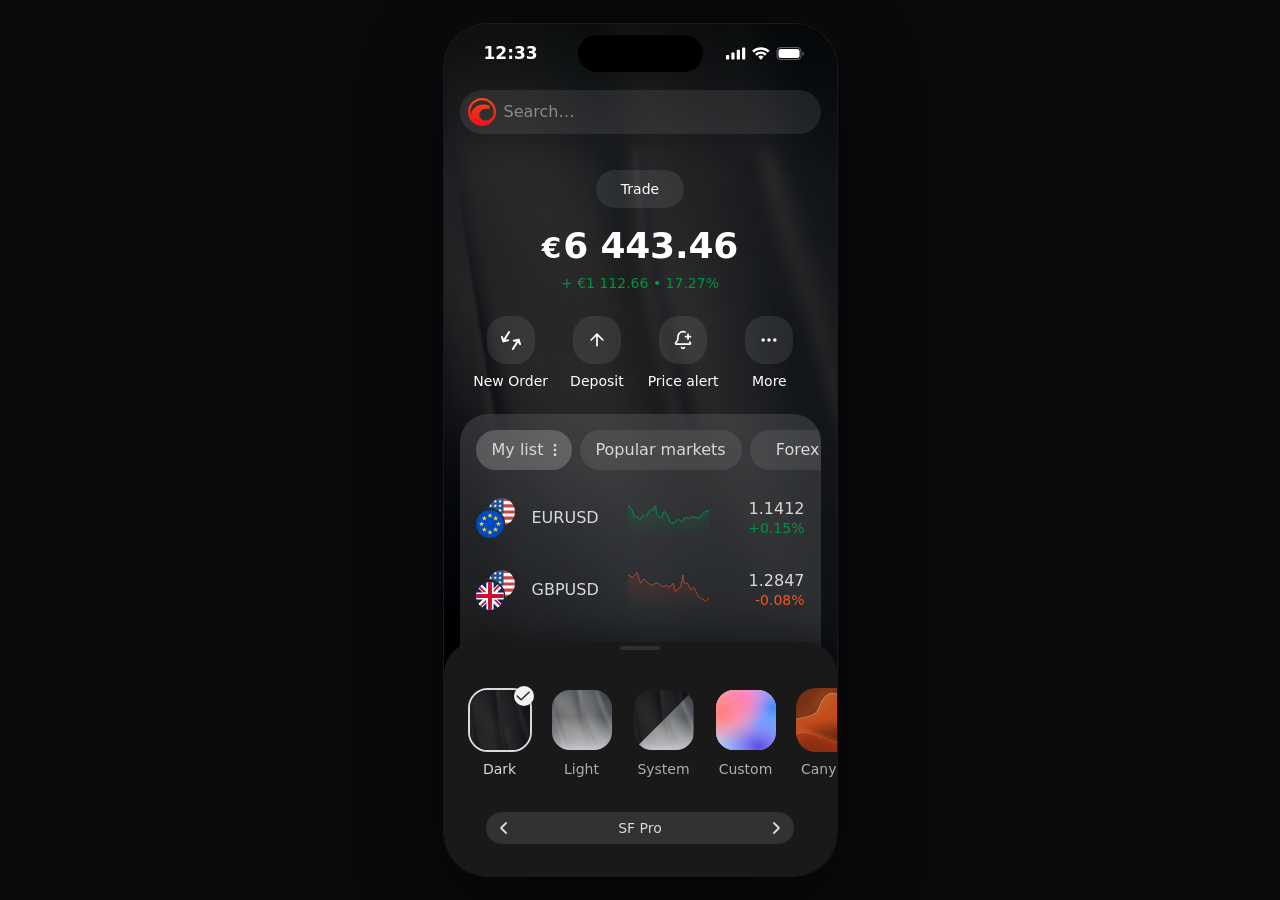
==== themes/index.html @ 0ea712dc "themes: ?debug overlay for viewport diagnostics Co-Authored-By: Claude Sonnet 5.5 <noreply@anthropic" ====
<!doctype html><html><head><meta charset=utf8><meta name=viewport content="width=device-width,initial-scale=1,minimum-scale=1,viewport-fit=cover"><meta name="apple-mobile-web-app-capable" content="yes"><meta name="mobile-web-app-capable" content="yes"><meta name="apple-mobile-web-app-status-bar-style" content="black-translucent"><meta name="apple-mobile-web-app-title" content="Color Lab"><style>:root{color-scheme:light;box-sizing:border-box;padding-top:env(safe-area-inset-top,0px);padding-bottom:env(safe-area-inset-bottom,0px)}html{scroll-padding-top:env(safe-area-inset-top,0px)}body{margin:0;padding:0;font:14px -apple-system,BlinkMacSystemFont,sans-serif;background:#fff;color:#000}img{max-width:100%}[hidden]:not([hidden=until-found i]){display:none!important}</style></head><body>
<title>Home Color Lab Themes</title>
<meta name="claude:viewport-fit-sides" content="cover">
<link rel="preconnect" href="https://fonts.googleapis.com"><link rel="preconnect" href="https://fonts.gstatic.com" crossorigin>
<link rel="stylesheet" href="https://fonts.googleapis.com/css2?family=Figtree:wght@400;500;600&family=Inter:wght@400;500;600&family=PT+Sans:wght@400;700&family=Roboto+Flex:wght@400;500;600&display=swap">
<style>/*! tailwindcss v4.1.11 | MIT License | https://tailwindcss.com */
@layer properties{@supports (((-webkit-hyphens:none)) and (not (margin-trim:inline))) or ((-moz-orient:inline) and (not (color:rgb(from red r g b)))){*,:before,:after,::backdrop{--tw-leading:initial;--tw-font-weight:initial;--tw-tracking:initial;--tw-blur:initial;--tw-brightness:initial;--tw-contrast:initial;--tw-grayscale:initial;--tw-hue-rotate:initial;--tw-invert:initial;--tw-opacity:initial;--tw-saturate:initial;--tw-sepia:initial;--tw-drop-shadow:initial;--tw-drop-shadow-color:initial;--tw-drop-shadow-alpha:100%;--tw-drop-shadow-size:initial;--tw-backdrop-blur:initial;--tw-backdrop-brightness:initial;--tw-backdrop-contrast:initial;--tw-backdrop-grayscale:initial;--tw-backdrop-hue-rotate:initial;--tw-backdrop-invert:initial;--tw-backdrop-opacity:initial;--tw-backdrop-saturate:initial;--tw-backdrop-sepia:initial}}}@layer theme{:root,:host{--font-sans:ui-sans-serif,system-ui,sans-serif,"Apple Color Emoji","Segoe UI Emoji","Segoe UI Symbol","Noto Color Emoji";--font-mono:ui-monospace,SFMono-Regular,Menlo,Monaco,Consolas,"Liberation Mono","Courier New",monospace;--color-black:#000;--spacing:.25rem;--font-weight-normal:400;--default-font-family:var(--font-sans);--default-mono-font-family:var(--font-mono)}}@layer base{*,:after,:before,::backdrop{box-sizing:border-box;border:0 solid;margin:0;padding:0}::file-selector-button{box-sizing:border-box;border:0 solid;margin:0;padding:0}html,:host{-webkit-text-size-adjust:100%;tab-size:4;line-height:1.5;font-family:var(--default-font-family,ui-sans-serif,system-ui,sans-serif,"Apple Color Emoji","Segoe UI Emoji","Segoe UI Symbol","Noto Color Emoji");font-feature-settings:var(--default-font-feature-settings,normal);font-variation-settings:var(--default-font-variation-settings,normal);-webkit-tap-highlight-color:transparent}hr{height:0;color:inherit;border-top-width:1px}abbr:where([title]){-webkit-text-decoration:underline dotted;text-decoration:underline dotted}h1,h2,h3,h4,h5,h6{font-size:inherit;font-weight:inherit}a{color:inherit;-webkit-text-decoration:inherit;-webkit-text-decoration:inherit;-webkit-text-decoration:inherit;text-decoration:inherit}b,strong{font-weight:bolder}code,kbd,samp,pre{font-family:var(--default-mono-font-family,ui-monospace,SFMono-Regular,Menlo,Monaco,Consolas,"Liberation Mono","Courier New",monospace);font-feature-settings:var(--default-mono-font-feature-settings,normal);font-variation-settings:var(--default-mono-font-variation-settings,normal);font-size:1em}small{font-size:80%}sub,sup{vertical-align:baseline;font-size:75%;line-height:0;position:relative}sub{bottom:-.25em}sup{top:-.5em}table{text-indent:0;border-color:inherit;border-collapse:collapse}:-moz-focusring{outline:auto}progress{vertical-align:baseline}summary{display:list-item}ol,ul,menu{list-style:none}img,svg,video,canvas,audio,iframe,embed,object{vertical-align:middle;display:block}img,video{max-width:100%;height:auto}button,input,select,optgroup,textarea{font:inherit;font-feature-settings:inherit;font-variation-settings:inherit;letter-spacing:inherit;color:inherit;opacity:1;background-color:#0000;border-radius:0}::file-selector-button{font:inherit;font-feature-settings:inherit;font-variation-settings:inherit;letter-spacing:inherit;color:inherit;opacity:1;background-color:#0000;border-radius:0}:where(select:is([multiple],[size])) optgroup{font-weight:bolder}:where(select:is([multiple],[size])) optgroup option{padding-inline-start:20px}::file-selector-button{margin-inline-end:4px}::placeholder{opacity:1}@supports (not ((-webkit-appearance:-apple-pay-button))) or (contain-intrinsic-size:1px){::placeholder{color:currentColor}@supports (color:color-mix(in lab, red, red)){::placeholder{color:color-mix(in oklab,currentcolor 50%,transparent)}}}textarea{resize:vertical}::-webkit-search-decoration{-webkit-appearance:none}::-webkit-date-and-time-value{min-height:1lh;text-align:inherit}::-webkit-datetime-edit{display:inline-flex}::-webkit-datetime-edit-fields-wrapper{padding:0}::-webkit-datetime-edit{padding-block:0}::-webkit-datetime-edit-year-field{padding-block:0}::-webkit-datetime-edit-month-field{padding-block:0}::-webkit-datetime-edit-day-field{padding-block:0}::-webkit-datetime-edit-hour-field{padding-block:0}::-webkit-datetime-edit-minute-field{padding-block:0}::-webkit-datetime-edit-second-field{padding-block:0}::-webkit-datetime-edit-millisecond-field{padding-block:0}::-webkit-datetime-edit-meridiem-field{padding-block:0}:-moz-ui-invalid{box-shadow:none}button,input:where([type=button],[type=reset],[type=submit]){appearance:button}::file-selector-button{appearance:button}::-webkit-inner-spin-button{height:auto}::-webkit-outer-spin-button{height:auto}[hidden]:where(:not([hidden=until-found])){display:none!important}}@layer components;@layer utilities{.visible{visibility:visible}.absolute{position:absolute}.relative{position:relative}.inset-0{inset:calc(var(--spacing)*0)}.inset-\[0_0_0_-10\.67\%\]{inset:0 0 0 -10.67%}.top-0{top:calc(var(--spacing)*0)}.top-px{top:1px}.right-0{right:calc(var(--spacing)*0)}.right-px{right:1px}.bottom-0{bottom:calc(var(--spacing)*0)}.bottom-px{bottom:1px}.left-0{left:calc(var(--spacing)*0)}.left-px{left:1px}.isolate{isolation:isolate}.z-\[1\]{z-index:1}.z-\[2\]{z-index:2}.z-\[3\]{z-index:3}.block{display:block}.flex{display:flex}.grid{display:grid}.aspect-\[28\/28\]{aspect-ratio:28/28}.aspect-\[40\/40\]{aspect-ratio:40/40}.size-\[16px\]{width:16px;height:16px}.size-\[20px\]{width:20px;height:20px}.size-\[28px\]{width:28px;height:28px}.size-\[32px\]{width:32px;height:32px}.size-\[40px\]{width:40px;height:40px}.size-\[48px\]{width:48px;height:48px}.size-full{width:100%;height:100%}.h-\[13px\]{height:13px}.h-\[37px\]{height:37px}.h-\[40px\]{height:40px}.h-\[44px\]{height:44px}.h-\[52px\]{height:52px}.h-\[58px\]{height:58px}.h-\[64px\]{height:64px}.h-full{height:100%}.max-h-\[38px\]{max-height:38px}.min-h-px{min-height:1px}.w-\[28px\]{width:28px}.w-\[80px\]{width:80px}.w-\[100px\]{width:100px}.w-\[125px\]{width:125px}.w-\[361px\]{width:361px}.w-\[393px\]{width:393px}.w-\[min-content\]{width:min-content}.w-full{width:100%}.w-px{width:1px}.max-w-\[320px\]{max-width:320px}.max-w-none{max-width:none}.min-w-\[88px\]{min-width:88px}.min-w-\[96px\]{min-width:96px}.min-w-full{min-width:100%}.min-w-px{min-width:1px}.flex-\[1_0_0\]{flex:1 0 0}.shrink-0{flex-shrink:0}.resize{resize:both}.grid-cols-\[repeat\(2\,minmax\(0\,1fr\)\)\]{grid-template-columns:repeat(2,minmax(0,1fr))}.grid-rows-\[repeat\(3\,fit-content\(100\%\)\)\]{grid-template-rows:repeat(3,fit-content(100%))}.flex-col{flex-direction:column}.content-stretch{align-content:stretch}.items-baseline{align-items:baseline}.items-center{align-items:center}.items-end{align-items:flex-end}.items-start{align-items:flex-start}.justify-between{justify-content:space-between}.justify-center{justify-content:center}.gap-\[2px\]{gap:2px}.gap-\[4px\]{gap:4px}.gap-\[6px\]{gap:6px}.gap-\[8px\]{gap:8px}.gap-\[16px\]{gap:16px}.gap-\[24px\]{gap:24px}.gap-\[var\(--spacing\\\/2\,8px\)\]{gap:var(--spacing\/2,8px)}.gap-\[var\(--spacing\\\/3\,12px\)\]{gap:var(--spacing\/3,12px)}.gap-\[var\(--spacing\\\/4\,16px\)\]{gap:var(--spacing\/4,16px)}.gap-\[var\(--spacing\\\/core\\\/0-5\,4px\)\]{gap:var(--spacing\/core\/0-5,4px)}.gap-x-\[8px\]{column-gap:8px}.gap-y-\[8px\]{row-gap:8px}.justify-self-stretch{justify-self:stretch}.overflow-clip{overflow:clip}.overflow-hidden{overflow:hidden}.rounded-\[20px\]{border-radius:20px}.rounded-\[24px\]{border-radius:24px}.rounded-\[28px\]{border-radius:28px}.rounded-\[32px\]{border-radius:32px}.rounded-\[72px\]{border-radius:72px}.rounded-\[100px\]{border-radius:100px}.rounded-\[999px\]{border-radius:999px}.rounded-\[var\(--borderradius\\\/xl\,16px\)\]{border-radius:var(--borderradius\/xl,16px)}.rounded-\[var\(--spacing\\\/4\,16px\)\]{border-radius:var(--spacing\/4,16px)}.rounded-\[var\(--spacing\\\/5\,20px\)\]{border-radius:var(--spacing\/5,20px)}.rounded-br-\[16px\]{border-bottom-right-radius:16px}.rounded-bl-\[16px\]{border-bottom-left-radius:16px}.bg-\[var\(--background\\\/primary\,white\)\]{background-color:var(--background\/primary,white)}.bg-\[var\(--buttonbackground\\\/primary\\\/normal\,\#262627\)\]{background-color:var(--buttonbackground\/primary\/normal,#262627)}.bg-\[var\(--buttonbackground\\\/secondary\\\/normal\,\#f7f7f7\)\]{background-color:var(--buttonbackground\/secondary\/normal,#f7f7f7)}.bg-\[var\(--card-light\,rgba\(209\,209\,209\,0\.1\)\)\]{background-color:var(--card-light,#d1d1d11a)}.bg-\[var\(--сontrol\,rgba\(209\,209\,209\,0\.1\)\)\]{background-color:var(--сontrol,#d1d1d11a)}.bg-black{background-color:var(--color-black)}.mask-intersect{-webkit-mask-composite:source-in;-webkit-mask-composite:source-in;mask-composite:intersect}.mask-alpha{-webkit-mask-source-type:alpha;-webkit-mask-source-type:alpha;mask-mode:alpha}.mask-size-\[19\.801px_19\.8px\]{-webkit-mask-size:19.801px 19.8px;mask-size:19.801px 19.8px}.mask-size-\[27\.438px_27\.438px\]{-webkit-mask-size:27.438px 27.438px;mask-size:27.438px 27.438px}.mask-no-clip{-webkit-mask-clip:no-clip;mask-clip:no-clip}.mask-position-\[0\.199px_0px\]{-webkit-mask-position:.199px 0;mask-position:.199px 0}.mask-position-\[0\.563px_0px\]{-webkit-mask-position:.563px 0;mask-position:.563px 0}.mask-no-repeat{-webkit-mask-repeat:no-repeat;mask-repeat:no-repeat}.p-\[16px\]{padding:16px}.px-\[2px\]{padding-inline:2px}.px-\[8px\]{padding-inline:8px}.px-\[12px\]{padding-inline:12px}.px-\[16px\]{padding-inline:16px}.px-\[24px\]{padding-inline:24px}.px-\[var\(--spacing\\\/4\,16px\)\]{padding-inline:var(--spacing\/4,16px)}.py-\[3px\]{padding-block:3px}.py-\[10px\]{padding-block:10px}.py-\[12px\]{padding-block:12px}.py-\[var\(--spacing\\\/2\,8px\)\]{padding-block:var(--spacing\/2,8px)}.py-px{padding-block:1px}.pt-\[8px\]{padding-top:8px}.pr-\[var\(--spacing\\\/2\,8px\)\]{padding-right:var(--spacing\/2,8px)}.pb-\[8px\]{padding-bottom:8px}.pb-\[var\(--spacing\\\/2\,8px\)\]{padding-bottom:var(--spacing\/2,8px)}.pb-\[var\(--spacing\\\/6\,24px\)\]{padding-bottom:var(--spacing\/6,24px)}.pl-\[3px\]{padding-left:3px}.pl-\[40px\]{padding-left:40px}.pl-\[var\(--spacing\\\/4\,16px\)\]{padding-left:var(--spacing\/4,16px)}.text-center{text-align:center}.text-right{text-align:right}.font-\[\'SF_Pro\:Semibold\'\]{font-family:SF Pro\:Semibold}.font-\[family-name\:var\(--fontfamilies\\\/base\,\'SF_Pro\:Regular\'\)\]{font-family:var(--fontfamilies\/base,"SF Pro:Regular")}.font-\[family-name\:var\(--fontfamily\\\/general\,\'SF_Pro\:Regular\'\)\]{font-family:var(--fontfamily\/general,"SF Pro:Regular")}.font-\[family-name\:var\(--fontfamily\\\/general\,\'SF_Pro\:Semibold\'\)\]{font-family:var(--fontfamily\/general,"SF Pro:Semibold")}.text-\[14px\]{font-size:14px}.text-\[16px\]{font-size:16px}.text-\[17px\]{font-size:17px}.text-\[length\:var\(--fontsize\\\/base\,16px\)\]{font-size:var(--fontsize\/base,16px)}.text-\[length\:var\(--fontsize\\\/sm\,14px\)\]{font-size:var(--fontsize\/sm,14px)}.text-\[length\:var\(--fontsize\\\/xl3\,28px\)\]{font-size:var(--fontsize\/xl3,28px)}.text-\[length\:var\(--fontsize\\\/xl4\,36px\)\]{font-size:var(--fontsize\/xl4,36px)}.text-\[length\:var\(--fontsizes\\\/base\,16px\)\]{font-size:var(--fontsizes\/base,16px)}.leading-\[0\]{--tw-leading:0;line-height:0}.leading-\[1\.2\]{--tw-leading:1.2;line-height:1.2}.leading-\[21px\]{--tw-leading:21px;line-height:21px}.leading-\[var\(--lineheight\\\/md\,20px\)\]{--tw-leading:var(--lineheight\/md,20px);line-height:var(--lineheight\/md,20px)}.leading-\[var\(--lineheight\\\/sm\,18px\)\]{--tw-leading:var(--lineheight\/sm,18px);line-height:var(--lineheight\/sm,18px)}.leading-\[var\(--lineheight\\\/xl\,20px\)\]{--tw-leading:var(--lineheight\/xl,20px);line-height:var(--lineheight\/xl,20px)}.leading-\[var\(--lineheight\\\/xl3\,34px\)\]{--tw-leading:var(--lineheight\/xl3,34px);line-height:var(--lineheight\/xl3,34px)}.leading-\[var\(--lineheight\\\/xl4\,44px\)\]{--tw-leading:var(--lineheight\/xl4,44px);line-height:var(--lineheight\/xl4,44px)}.font-\[590\]{--tw-font-weight:590;font-weight:590}.font-\[var\(--fontweight\\\/medium\,500\)\]{--tw-font-weight:var(--fontweight\/medium,500);font-weight:var(--fontweight\/medium,500)}.font-\[var\(--fontweight\\\/regular\,400\)\]{--tw-font-weight:var(--fontweight\/regular,400);font-weight:var(--fontweight\/regular,400)}.font-\[var\(--fontweight\\\/semibold\,600\)\]{--tw-font-weight:var(--fontweight\/semibold,600);font-weight:var(--fontweight\/semibold,600)}.font-normal{--tw-font-weight:var(--font-weight-normal);font-weight:var(--font-weight-normal)}.tracking-\[var\(--letterspacing\\\/base\,0px\)\]{--tw-tracking:var(--letterspacing\/base,0px);letter-spacing:var(--letterspacing\/base,0px)}.tracking-\[var\(--letterspacing\\\/dense\,-0\.1px\)\]{--tw-tracking:var(--letterspacing\/dense,-.1px);letter-spacing:var(--letterspacing\/dense,-.1px)}.tracking-\[var\(--letterspacing\\\/densest\,-0\.2px\)\]{--tw-tracking:var(--letterspacing\/densest,-.2px);letter-spacing:var(--letterspacing\/densest,-.2px)}.tracking-\[var\(--letterspacing\\\/normal\,0px\)\]{--tw-tracking:var(--letterspacing\/normal,0px);letter-spacing:var(--letterspacing\/normal,0px)}.\[word-break\:break-word\]{word-break:break-word}.text-ellipsis{text-overflow:ellipsis}.whitespace-nowrap{white-space:nowrap}.text-\[color\:var\(--accent\\\/negative\\\/normal\,\#f05824\)\]{color:var(--accent\/negative\/normal,#f05824)}.text-\[color\:var\(--accent\\\/positive\\\/normal\,\#009345\)\]{color:var(--accent\/positive\/normal,#009345)}.text-\[color\:var\(--foreground\\\/always-light\\\/normal\,white\)\]{color:var(--foreground\/always-light\/normal,white)}.text-\[color\:var\(--foreground\\\/color\\\/positive\\\/normal\,\#009345\)\]{color:var(--foreground\/color\/positive\/normal,#009345)}.text-\[color\:var\(--foreground\\\/color\\\/secondary\\\/normal\,\#8a8a8e\)\]{color:var(--foreground\/color\/secondary\/normal,#8a8a8e)}.text-\[color\:var\(--foreground\\\/inverted\\\/normal\,white\)\]{color:var(--foreground\/inverted\/normal,white)}.text-\[color\:var\(--foreground\\\/primary\\\/normal\,black\)\]{color:var(--foreground\/primary\/normal,black)}.text-\[color\:var\(--utils\\\/device-bars\,white\)\]{color:var(--utils\/device-bars,white)}.filter{filter:var(--tw-blur,)var(--tw-brightness,)var(--tw-contrast,)var(--tw-grayscale,)var(--tw-hue-rotate,)var(--tw-invert,)var(--tw-saturate,)var(--tw-sepia,)var(--tw-drop-shadow,)}.backdrop-blur-\[0px\]{--tw-backdrop-blur:blur(0px);-webkit-backdrop-filter:var(--tw-backdrop-blur,)var(--tw-backdrop-brightness,)var(--tw-backdrop-contrast,)var(--tw-backdrop-grayscale,)var(--tw-backdrop-hue-rotate,)var(--tw-backdrop-invert,)var(--tw-backdrop-opacity,)var(--tw-backdrop-saturate,)var(--tw-backdrop-sepia,);backdrop-filter:var(--tw-backdrop-blur,)var(--tw-backdrop-brightness,)var(--tw-backdrop-contrast,)var(--tw-backdrop-grayscale,)var(--tw-backdrop-hue-rotate,)var(--tw-backdrop-invert,)var(--tw-backdrop-opacity,)var(--tw-backdrop-saturate,)var(--tw-backdrop-sepia,)}.backdrop-blur-\[18px\]{--tw-backdrop-blur:blur(18px);-webkit-backdrop-filter:var(--tw-backdrop-blur,)var(--tw-backdrop-brightness,)var(--tw-backdrop-contrast,)var(--tw-backdrop-grayscale,)var(--tw-backdrop-hue-rotate,)var(--tw-backdrop-invert,)var(--tw-backdrop-opacity,)var(--tw-backdrop-saturate,)var(--tw-backdrop-sepia,);backdrop-filter:var(--tw-backdrop-blur,)var(--tw-backdrop-brightness,)var(--tw-backdrop-contrast,)var(--tw-backdrop-grayscale,)var(--tw-backdrop-hue-rotate,)var(--tw-backdrop-invert,)var(--tw-backdrop-opacity,)var(--tw-backdrop-saturate,)var(--tw-backdrop-sepia,)}}@property --tw-leading{syntax:"*";inherits:false}@property --tw-font-weight{syntax:"*";inherits:false}@property --tw-tracking{syntax:"*";inherits:false}@property --tw-blur{syntax:"*";inherits:false}@property --tw-brightness{syntax:"*";inherits:false}@property --tw-contrast{syntax:"*";inherits:false}@property --tw-grayscale{syntax:"*";inherits:false}@property --tw-hue-rotate{syntax:"*";inherits:false}@property --tw-invert{syntax:"*";inherits:false}@property --tw-opacity{syntax:"*";inherits:false}@property --tw-saturate{syntax:"*";inherits:false}@property --tw-sepia{syntax:"*";inherits:false}@property --tw-drop-shadow{syntax:"*";inherits:false}@property --tw-drop-shadow-color{syntax:"*";inherits:false}@property --tw-drop-shadow-alpha{syntax:"<percentage>";inherits:false;initial-value:100%}@property --tw-drop-shadow-size{syntax:"*";inherits:false}@property --tw-backdrop-blur{syntax:"*";inherits:false}@property --tw-backdrop-brightness{syntax:"*";inherits:false}@property --tw-backdrop-contrast{syntax:"*";inherits:false}@property --tw-backdrop-grayscale{syntax:"*";inherits:false}@property --tw-backdrop-hue-rotate{syntax:"*";inherits:false}@property --tw-backdrop-invert{syntax:"*";inherits:false}@property --tw-backdrop-opacity{syntax:"*";inherits:false}@property --tw-backdrop-saturate{syntax:"*";inherits:false}@property --tw-backdrop-sepia{syntax:"*";inherits:false}</style>
<style>:root{
  color-scheme:dark;
  --h:255; --s:0; --sp:calc(var(--s) * 1%);
  --page:#0a0a0d;
  --tint-a:hsl(var(--h) 90% 66%);
  --card-light:color-mix(in srgb,color-mix(in srgb,var(--tint-a) var(--sp),#d1d1d1) 10%,transparent);
  --сontrol:color-mix(in srgb,color-mix(in srgb,var(--tint-a) var(--sp),var(--ct-b,#d1d1d1)) var(--ct-o,10%),transparent);
  --card-general:color-mix(in srgb,color-mix(in srgb,var(--tint-a) var(--sp),var(--cg-b,#d1d1d1)) var(--cg-o,15%),transparent);
  --active-control:color-mix(in srgb,color-mix(in srgb,var(--tint-a) var(--sp),#ffffff) var(--ac-o,20%),transparent);
  --background\/stroke:color-mix(in srgb,color-mix(in srgb,var(--tint-a) var(--sp),var(--st-b,#ffffff)) var(--st-o,16%),transparent);
  --buttonbackground\/secondary\/normal:color-mix(in srgb,var(--tint-a) calc(var(--s) * .12%),var(--bs-b,#0e0e0e));
  --buttonbackground\/primary\/normal:#f2f2f2;
  --background\/primary:#191919;
  --background\/secondary:#0e0e0e;
  --foreground\/primary\/normal:#d9d9d9;
  --foreground\/primary\/⚠️-normal:#d9d9d9;
  --foreground\/secondary\/normal:#a4a4a7;
  --foreground\/color\/secondary\/normal:#8a8a8e;
  --foreground\/secondary\/disabled:#717175;
  --foreground\/always-light\/normal:#ffffff;
  --foreground\/inverted\/normal:#2b2b2c;
  --foreground\/color\/positive\/normal:#009345;
  --accent\/positive\/normal:#009345;
  --accent\/negative\/normal:#f05824;
  --accent\/warning\/normal:#f4c836;
  --error\/accent\/normal:#f44336;
  --utils\/device-bars:#ffffff;
  --fontfamily\/general:-apple-system,BlinkMacSystemFont,"SF Pro Text","SF Pro",system-ui,"Segoe UI",Roboto,Helvetica,Arial,sans-serif;
  --fontfamilies\/base:var(--fontfamily\/general);
  --blob:calc(var(--s) / 100 * .8);
}
html,body{height:100%}
body{margin:0;background:var(--page);color:#fff;font-family:var(--fontfamily\/general);-webkit-font-smoothing:antialiased;
  padding-block:16px;padding-left:max(16px,env(safe-area-inset-left,0px));padding-right:max(16px,env(safe-area-inset-right,0px));
  display:flex;justify-content:center;align-items:center}
.phone{position:relative;width:393px;flex:none;height:min(852px,calc(100dvh - 32px));border-radius:44px;overflow:hidden;background:#000102;
  box-shadow:0 0 0 1px rgba(255,255,255,.08),0 30px 80px rgba(0,0,0,.55);isolation:isolate}
.scroll{position:absolute;inset:0;overflow-y:auto;overflow-x:hidden;scrollbar-width:none}
.scroll::-webkit-scrollbar{display:none}
.scr{position:relative;width:393px;padding-bottom:110px}
.wall{position:absolute;inset:0;overflow:hidden;background:#000102;z-index:0}
.wall .bgi,.wall .bgl{position:absolute;left:0;top:0;width:100%;height:100%;object-fit:cover;object-position:50% 0}
.wall i{position:absolute;width:440px;height:440px;border-radius:50%;filter:blur(100px);opacity:var(--blob);mix-blend-mode:screen}
.wall i:nth-child(2){left:-120px;top:-60px;background:hsl(var(--h) 80% 50%)}
.wall i:nth-child(3){right:-170px;top:360px;background:hsl(calc(var(--h) + 55) 80% 48%)}
.wall i:nth-child(4){left:-150px;top:900px;background:hsl(calc(var(--h) - 60) 80% 46%)}
.wall i:nth-child(5){right:-160px;top:1450px;background:hsl(var(--h) 80% 50%)}
.wall i:nth-child(6){left:-140px;top:2000px;background:hsl(calc(var(--h) + 55) 80% 48%)}
.wall i:nth-child(7){right:-150px;top:2550px;background:hsl(calc(var(--h) - 60) 80% 46%)}
.wall i:nth-child(8){left:-130px;top:3000px;background:hsl(var(--h) 80% 50%)}
.topwrap{position:sticky;top:0;z-index:6;background:linear-gradient(to bottom,rgba(0,1,2,.3),rgba(0,1,2,0));-webkit-backdrop-filter:blur(20px) saturate(1.2);backdrop-filter:blur(20px) saturate(1.2);-webkit-mask-image:linear-gradient(#000 80%,transparent);mask-image:linear-gradient(#000 80%,transparent)}
.scr>*:not(.wall){position:relative;z-index:1}
.scr>.topwrap{position:sticky;z-index:6}
.content{display:flex;flex-direction:column;gap:16px;align-items:center;padding:24px 16px 0;width:393px}
.card{backdrop-filter:blur(18px);-webkit-backdrop-filter:blur(18px);background:var(--card-general);border-radius:28px;width:100%;display:flex;flex-direction:column;align-items:center;overflow:clip;color:var(--foreground\/primary\/normal)}
.t14{font:400 14px/18px var(--fontfamily\/general)}
.t16{font:500 16px/20px var(--fontfamily\/general);color:var(--foreground\/primary\/normal)}
.t16m{font:500 16px/20px var(--fontfamily\/general);color:var(--foreground\/primary\/normal);margin:0}
.t20{font:500 20px/28px var(--fontfamily\/general);color:var(--foreground\/primary\/normal);margin:0}
.sec{color:var(--foreground\/secondary\/normal)} .sec2{color:var(--foreground\/color\/secondary\/normal);margin:0}
.neg{color:var(--accent\/negative\/normal)} .dis{color:var(--foreground\/secondary\/disabled);font:400 16px/20px var(--fontfamily\/general);margin:0}
.addsym{width:100%;height:44px;border-radius:16px;background:var(--сontrol);display:flex;align-items:center;justify-content:center;gap:8px;font:500 14px/18px var(--fontfamily\/general);color:var(--foreground\/primary\/normal)}
.pr{position:relative;width:var(--sz);height:var(--sz);flex:none;display:block}
.pr .r{position:absolute;right:0;top:0;width:var(--in);height:var(--in);border-radius:999px;overflow:hidden;-webkit-mask-size:100% 100%;mask-size:100% 100%}
.pr .l{position:absolute;left:0;bottom:0;width:var(--in);height:var(--in);border-radius:999px;overflow:hidden}
.pr img{width:100%;height:100%;display:block;max-width:none}
.caret{position:relative;width:16px;height:16px;display:block}
.caret img{position:absolute;left:50%;top:50%;width:9.5px;height:5.7px;max-width:none;transform:translate(-50%,-50%) rotate(90deg)}
/* quick trade */
.qt{padding:16px;gap:16px}
.qt-h{display:flex;gap:16px;align-items:center;width:100%}
.qt-t{flex:1;min-width:0} .qt-t p{margin:0;overflow:hidden;text-overflow:ellipsis;white-space:nowrap}
.qt-h>p{margin:0}
.vol{width:100%;display:flex;align-items:center;gap:8px;padding:12px 16px 12px 24px;border-radius:20px}
.sig .vol{border-radius:16px}
.vi{flex:1;display:flex;align-items:baseline;gap:8px;white-space:nowrap}
.vi b{font:590 24px/1.2 var(--fontfamily\/general);color:var(--foreground\/primary\/normal)}
.vi span{font:400 16px/20px var(--fontfamily\/general);color:var(--foreground\/primary\/normal)}
.va{display:flex;gap:20px;align-items:center}
.va i{display:flex;width:40px;padding:8px}.va img{width:24px;height:24px}
.btns{display:flex;gap:8px;width:100%}
.px{flex:1;min-height:48px;border-radius:16px;display:flex;align-items:center;justify-content:center;padding:8px 4px;text-align:center}
.px p{margin:0;font:500 16px/20px var(--fontfamily\/general);color:#fff}
.px .d8{color:rgba(255,255,255,.8)} .px .d5{color:rgba(255,255,255,.5)}
/* signal */
.sig{align-items:stretch}
.sg-h{padding:16px 16px 12px}
.sg-top{display:flex;justify-content:space-between;align-items:center;padding-bottom:24px}
.badge{display:flex;align-items:center;gap:8px;height:32px;padding:4px 12px 4px 2px;border-radius:32px;background:var(--сontrol);backdrop-filter:blur(18px)}
.badge .av{width:28px;height:28px;border-radius:44px;border:1px solid var(--background\/secondary);object-fit:cover}
.badge span{font:400 14px/18px var(--fontfamily\/general);color:var(--foreground\/primary\/normal)}
.cbtn32{width:32px;height:32px;border-radius:32px;display:flex;align-items:center;justify-content:center;flex:none}
.str{background:var(--background\/stroke)} .ctl{background:var(--сontrol);backdrop-filter:blur(18px)}
.sg-t{display:flex;align-items:flex-start;justify-content:space-between;gap:4px}
.sg-t p{margin:0;white-space:pre}
.ad{width:20px;height:20px;vertical-align:-4px;display:inline-block}
.ibtn{display:flex;padding:12px;border-radius:999px;background:var(--сontrol)} .ibtn img{width:20px;height:20px}
.sg-b{padding:8px 16px 16px;display:flex;flex-direction:column;gap:8px}
.live{display:flex;align-items:center;justify-content:space-between;padding:8px 12px;border-radius:16px;background:var(--сontrol)}
.live span{font:400 14px/18px var(--fontfamily\/general);color:var(--foreground\/primary\/normal);white-space:pre}
.lv-l{display:flex;gap:8px;align-items:center;height:17px} .dot{width:7px;height:7px}
.lv-r{display:flex;align-items:center;gap:0}
.qi{position:relative;width:16px;height:16px;margin-left:8px}
.q1{position:absolute;left:50%;top:calc(50% - .21px);width:12px;height:11px;transform:translate(-50%,-50%);max-width:none}
.q2{position:absolute;left:calc(50% - 4.29px);top:calc(50% + 3.46px);width:3.43px;height:3.67px;transform:translate(-50%,-50%);max-width:none}
.chartbox{border:2px solid var(--background\/stroke);border-radius:20px;height:198px;overflow:hidden;background:#fff}
.chartbox img{width:100%;height:100%;object-fit:cover;display:block;border-radius:16px}
.sg-f{padding:0 16px 16px;display:flex;flex-direction:column;gap:16px}
.bigbtn{min-height:48px;border-radius:16px;display:flex;align-items:center;justify-content:center;font:500 16px/20px var(--fontfamily\/general);color:#fff}
/* calendar + news */
.cal,.nw{padding:16px 16px 20px;gap:12px}
.hd{display:flex;gap:24px;align-items:center;width:100%} .hd p{flex:1}
.evs{display:flex;flex-direction:column;gap:27px;width:100%}
.ev{display:flex;gap:12px;align-items:center;width:100%}
.ev:first-child{padding-top:4px}
.imp{width:8px;align-self:stretch;position:relative;flex:none}
.imp .trk{position:absolute;inset:0 1px;border-radius:32px;background:var(--сontrol)}
.imp .fl{position:absolute;left:1px;right:1px;bottom:0;border-radius:20px}
.ev-m{flex:1;min-width:0;display:flex;flex-direction:column;gap:8px}
.ev-t{display:flex;flex-direction:column;gap:4px}
.chips{display:flex;gap:4px}
.chip{display:flex;align-items:center;gap:8px;padding:4px 12px 4px 5px;border-radius:32px;background:var(--сontrol);backdrop-filter:blur(18px)}
.chip:not(:has(.pi)){padding:4px 8px}
.chip>span:not(.pi){font:400 14px/18px var(--fontfamily\/general);opacity:.5;color:var(--buttonbackground\/primary\/normal)}
.pi{display:flex}
.flag{position:relative;width:32px;height:41px;flex:none}
.fi{position:absolute;left:4px;top:0;width:24px;height:20px}
.fb{position:absolute;left:0;top:2px;width:24px;height:16px;border-radius:4px;overflow:hidden;background:var(--background\/primary);display:flex;align-items:center;justify-content:center}
.fb img{width:26px;flex:none;display:block}
.fc{position:absolute;left:2px;top:22px;font:400 14px/18px var(--fontfamily\/general);color:var(--buttonbackground\/primary\/normal)}
.nl{width:329px;max-width:100%;display:flex;flex-direction:column;gap:24px}
.nc{display:flex;flex-direction:column;gap:12px}
.ar{display:flex;gap:16px;align-items:center}
.ttl{width:265px;height:42px;overflow:hidden;display:-webkit-box;-webkit-line-clamp:2;-webkit-box-orient:vertical}
.th{position:relative;width:48px;height:48px;border-radius:16px;overflow:hidden;flex:none}
.th img{position:absolute;height:658.94%;left:-101.84%;top:-290.81%;width:301.59%;max-width:none}
.ci{display:flex;gap:12px;align-items:center}
.info{display:flex;align-items:center;gap:8px;height:28px;padding:4px 12px 4px 5px;border-radius:32px;background:var(--сontrol);backdrop-filter:blur(18px)}
.tk{font:400 14px/18px var(--fontfamily\/general);opacity:.5;color:var(--buttonbackground\/primary\/normal)}
.ch{font:400 14px/18px var(--fontfamily\/general);color:var(--foreground\/color\/positive\/normal)}
.pv{display:flex;gap:4px;font:400 14px/18px var(--fontfamily\/general);color:var(--foreground\/secondary\/normal);white-space:nowrap}
.bb{display:block;width:81px;overflow:hidden;text-overflow:ellipsis}
/* app bar */
.appbar{position:absolute;left:0;right:0;bottom:0;z-index:7;height:90px;display:flex;gap:16px;padding:5px 24px 36px;
  background:linear-gradient(to top,rgba(0,1,2,.82),rgba(0,1,2,.35));backdrop-filter:blur(24px);-webkit-backdrop-filter:blur(24px);border-top:.33px solid rgba(255,255,255,.15)}
.mi{flex:1;display:flex;flex-direction:column;align-items:center;gap:2px;min-width:0}
.mi img{width:28px;height:28px;display:block}
.mi p{margin:0;font:400 10px/1.2 var(--fontfamily\/general);color:var(--foreground\/color\/secondary\/normal);white-space:nowrap}
.mi.on p{color:var(--foreground\/primary\/normal)}
/* light theme */
.wall .bgl{display:none}
html[data-th=light]{color-scheme:light;--page:#d8d8dc;
  --cg-b:#ffffff;--cg-o:55%;--ac-o:45%;--st-b:#000000;--st-o:6%;--ct-b:#1e1e1e;--ct-o:8%;--bs-b:#f7f7f7;
  --buttonbackground\/primary\/normal:#262627;--background\/primary:#ffffff;--background\/secondary:#f7f7f7;
  --foreground\/primary\/normal:#000000;--foreground\/primary\/⚠️-normal:#000000;--foreground\/secondary\/normal:#8a8a8e;
  --foreground\/inverted\/normal:#ffffff;--foreground\/secondary\/disabled:#3f3f41;--utils\/device-bars:#000000}
html[data-th=light] body{color:#000}
html[data-th=light] .wall{background:#cfcfd4}
html[data-th=light] .wall .bgi{display:none}html[data-th=light] .wall .bgl{display:block}
html[data-th=light] .wall i{mix-blend-mode:normal;opacity:calc(var(--s)/100*.45)}
html[data-th=light] .phone{box-shadow:0 0 0 1px rgba(0,0,0,.08),0 30px 80px rgba(0,0,0,.25)}
html[data-th=light] .topwrap{background:linear-gradient(to bottom,rgba(255,255,255,.3),rgba(255,255,255,0))}
html[data-th=light] .appbar{background:linear-gradient(to top,rgba(255,255,255,.85),rgba(255,255,255,.4));border-top-color:rgba(0,0,0,.08)}
html[data-th=light] .sheet{color:var(--foreground\/primary\/normal);box-shadow:0 -8px 32px rgba(0,0,0,.18)}
html[data-th=light] img[src$="#inv"]{filter:invert(1)}
/* color sheet — DS bottom-sheet: radius 32, dragger 40x4 @16%, home indicator 34 */
.sheet{position:absolute;left:0;right:0;bottom:0;z-index:8;border-radius:32px 32px 0 0;color:var(--foreground\/primary\/normal);background:var(--background\/primary);box-shadow:0 -8px 32px rgba(0,0,0,.35)}
.grab{display:block;width:100%;height:16px;border:0;background:none;cursor:pointer;padding:4px 160px;box-sizing:border-box;position:relative}
.grab::after{content:"";display:block;width:40px;height:4px;border-radius:2px;background:var(--foreground\/secondary\/normal);opacity:.16;position:absolute;left:calc(50% - 20px);top:4px}
.sh-body{padding:24px 24px 24px;display:flex;flex-direction:column;gap:24px}
.sh-body h2{margin:0;text-align:center;font:600 28px/34px var(--fontfamily\/general);letter-spacing:-.1px;color:var(--foreground\/primary\/normal)}
.themes{display:flex;justify-content:space-between}
.thm{flex:1;min-width:0;display:flex;flex-direction:column;align-items:center;gap:0;border:0;background:none;padding:0;position:relative;font:400 16px/20px var(--fontfamily\/general);color:var(--foreground\/primary\/normal);cursor:pointer}
.tile{display:block;position:relative;width:64px;height:64px;box-sizing:border-box;border:2px solid var(--background\/stroke);border-radius:20px;overflow:hidden}
.thm.on .tile{border-color:var(--foreground\/primary\/normal)}
.tile img{position:absolute;inset:0;width:100%;height:100%;object-fit:cover;object-position:50% 0}
.tile img.crop{height:361.08%;top:-.03%;object-fit:fill}
.tc{position:absolute;top:-2px;left:calc(50% + 14px);width:20px;height:20px;border-radius:50%;background:var(--buttonbackground\/primary\/normal);display:flex;align-items:center;justify-content:center}
.tc img{width:18.6px;height:18.6px}
.thm:not(.on) .tc{display:none}
.nextwrap{padding:8px 24px}
.next{width:100%;min-height:48px;border:0;border-radius:16px;background:var(--buttonbackground\/primary\/normal);color:var(--foreground\/inverted\/normal);font:500 14px/1.2 var(--fontfamily\/general);cursor:pointer}
.hind{position:relative;height:34px}.hind::after{content:"";position:absolute;left:calc(50% - 72px);bottom:8px;width:144px;height:5px;border-radius:100px;background:var(--utils\/device-bars)}
.sheet input[type=range]{-webkit-appearance:none;appearance:none;width:100%;height:25px;border-radius:13px;margin:0;cursor:pointer;
  background:linear-gradient(to right,#5c5c60 0,#5c5c60 2.2%,hsl(0 80% 55%) 2.2%,hsl(0 80% 55%),hsl(60 80% 55%),hsl(120 80% 50%),hsl(180 80% 50%),hsl(240 80% 60%),hsl(300 80% 58%),hsl(360 80% 55%));box-shadow:inset 0 0 0 1px rgba(255,255,255,.3)}
.sheet input[type=range]::-webkit-slider-thumb{-webkit-appearance:none;width:29px;height:29px;border-radius:50%;background:var(--thumb,hsl(var(--h) 85% 55%));border:3px solid #fff;box-shadow:0 2px 8px rgba(0,0,0,.45)}
.sheet input[type=range]::-moz-range-thumb{width:23px;height:23px;border-radius:50%;background:var(--thumb,hsl(var(--h) 85% 55%));border:3px solid #fff;box-shadow:0 2px 8px rgba(0,0,0,.45)}

.sheet.min .sh-body,.sheet.min .nextwrap{display:none}
.grab:focus-visible,.sheet input:focus-visible{outline:2px solid #fff;outline-offset:3px}
@media (max-width:430px){body{align-items:flex-start}}
@media (prefers-reduced-motion:reduce){*{transition:none!important}}

/* font slider */
.fnt{display:flex;flex-direction:column;gap:8px}
.fnt input[type=range]{-webkit-appearance:none;appearance:none;width:100%;height:25px;border-radius:13px;margin:0;cursor:pointer;background:var(--background\/stroke);box-shadow:none}
.fnt input[type=range]::-webkit-slider-thumb{-webkit-appearance:none;width:29px;height:29px;border-radius:50%;background:#5c5c60;border:3px solid #fff;box-shadow:0 2px 8px rgba(0,0,0,.45)}
.fnt input[type=range]::-moz-range-thumb{width:23px;height:23px;border-radius:50%;background:#5c5c60;border:3px solid #fff;box-shadow:0 2px 8px rgba(0,0,0,.45)}
.fl{display:flex;justify-content:space-between;font:400 14px/18px var(--fontfamily\/general);color:var(--foreground\/secondary\/normal)}
.fl button{border:0;background:none;padding:0;font:inherit;color:inherit;cursor:pointer;white-space:nowrap}
.fl button.on{color:var(--foreground\/primary\/normal);font-weight:600}
.sheet.min .fnt{display:none}
.scr [class*="font-['SF_Pro"]{font-family:-apple-system,BlinkMacSystemFont,"SF Pro Text","SF Pro",system-ui,"Segoe UI",Roboto,Helvetica,Arial,sans-serif!important}

.sheet{transition:transform .28s cubic-bezier(.2,.8,.2,1)}
.sheet.min{transform:translateY(105%);pointer-events:none;box-shadow:none}
#logo{cursor:pointer}
/* text tint (Material-You-like) */
:root{--tt:hsl(var(--h) 70% 82%);--tp:color-mix(in srgb,var(--tt) calc(var(--s) * .22%),#d9d9d9);--ts:color-mix(in srgb,var(--tt) calc(var(--s) * .18%),#a4a4a7);--tb:color-mix(in srgb,var(--tt) calc(var(--s) * .25%),#f2f2f2);
  --foreground\/primary\/normal:var(--tp);--foreground\/primary\/⚠️-normal:var(--tp);--foreground\/secondary\/normal:var(--ts);--buttonbackground\/primary\/normal:var(--tb)}
html[data-th=light]{--tt:hsl(var(--h) 60% 22%);--tp:color-mix(in srgb,var(--tt) calc(var(--s) * .3%),#000);--ts:color-mix(in srgb,hsl(var(--h) 25% 40%) calc(var(--s) * .2%),#8a8a8e);--tb:color-mix(in srgb,hsl(var(--h) 50% 22%) calc(var(--s) * .3%),#262627);
  --foreground\/primary\/normal:var(--tp);--foreground\/primary\/⚠️-normal:var(--tp);--foreground\/secondary\/normal:var(--ts);--buttonbackground\/primary\/normal:var(--tb)}

.tp{display:contents}
html[data-th=light] .tp,html[data-th=light] .topwrap{--foreground\/always-light\/normal:var(--tp)}
html[data-th=light] img.sb{filter:brightness(0)}
html[data-th=light] .tp,html[data-th=light] .topwrap{--foreground\/color\/secondary\/normal:#4a4a4f;--accent\/positive\/normal:#00793b;--foreground\/secondary\/normal:#4a4a4f}

.wall i:nth-child(n+6){display:none}
.wall i:nth-child(4){left:-150px;top:auto;bottom:-120px}
.wall i:nth-child(5){right:-160px;top:auto;bottom:180px}

.fbtn{width:100%;height:36px;border:0;border-radius:18px;background:var(--background\/stroke);color:var(--foreground\/primary\/normal);font:500 16px/20px var(--fontfamily\/general);cursor:pointer;padding:0;letter-spacing:.2px}
.fbtn:active{transform:scale(.99)}
.sheet.min .fbtn{display:none}

.fnt{position:relative;display:block}
.fname{position:absolute;left:0;right:0;top:0;height:25px;display:flex;align-items:center;justify-content:center;pointer-events:none;font:600 13px/1 var(--fontfamily\/general);color:var(--foreground\/primary\/normal);text-shadow:0 0 3px var(--background\/primary)}
.sheet.min .fnt{display:none}
.nextwrap{display:none}

.sh-body{align-items:center}
.sh-body #hue,.sh-body .fnt{width:calc((100% - 51px) * 1.05)}
.themes{width:100%}
.sheet input[type=range],.fnt input[type=range]{height:26px}

/* light-theme legibility pass */
html[data-th=light]{--foreground\/secondary\/normal:#55555a;--foreground\/color\/secondary\/normal:#55555a;--foreground\/color\/positive\/normal:#00743a;--foreground\/color\/negative\/normal:#c8340f}
html[data-th=light] .wall{background:#e4e4e8}
html[data-th=light] .wall .bgl{opacity:.5}
html[data-th=light] .px .d5{color:rgba(255,255,255,.92)} html[data-th=light] .px .d8{color:#fff}
html[data-th=light] .mi p{color:#55555a} html[data-th=light] .mi.on p{color:#000}
html[data-th=light] .appbar{background:linear-gradient(to top,rgba(255,255,255,.92),rgba(255,255,255,.7));border-top-color:rgba(0,0,0,.08)}
html[data-th=light] .appbar .mi:not(.on) img{filter:brightness(.55)}
html[data-th=light]{--card-light:color-mix(in srgb,color-mix(in srgb,var(--tint-a) var(--sp),var(--cg-b)) var(--cg-o),transparent)}

/* ===== Light v4 (Figma 8975:538487) ===== */
html[data-th=light]{
  --foreground\/secondary\/normal:var(--ts);--foreground\/color\/secondary\/normal:var(--ts);
  --foreground\/color\/positive\/normal:#009345;--foreground\/color\/negative\/normal:#f05824;
  --сontrol:rgba(255,255,255,.7);--card-general:rgba(255,255,255,.96);--card-light:rgba(255,255,255,.85);
  --background\/stroke:rgba(0,0,0,.06)}
html[data-th=light] .wall{background:#f3f4f7}
html[data-th=light] .wall .bgl,html[data-th=light] .wall .bgi{display:none}
html[data-th=light] .wall::before{content:"";position:absolute;left:-7.47%;top:0;width:184.05%;height:2170px;opacity:.4;background:url([data-uri]) 0 0/100% 100% no-repeat}
html[data-th=light] .card,html[data-th=light] [class*="--card-light"]{box-shadow:inset 0 0 0 1px rgba(0,0,0,.06),0 2px 12px rgba(0,0,0,.05)}
html[data-th=light] .card,html[data-th=light] [class*="--card-light"]{--сontrol:#eef0f3}
html[data-th=light] [class*="--card-light"] [class*="bg-[var(--buttonbackground"]{background:#dfe2e8!important}
html[data-th=light] [class*="--card-light"] [class*="bg-[var(--buttonbackground"] p{color:#000!important}
html[data-th=light] .tp,html[data-th=light] .topwrap{--foreground\/always-light\/normal:#000;--foreground\/primary\/normal:#000;--foreground\/color\/secondary\/normal:#8a8a8e;--foreground\/secondary\/normal:#8a8a8e;--accent\/positive\/normal:#009345;--foreground\/color\/positive\/normal:#009345}
html[data-th=light] .topwrap{background:none}
html[data-th=light] .appbar{background:rgba(255,255,255,.94);backdrop-filter:blur(30px);-webkit-backdrop-filter:blur(30px);border-top:1px solid rgba(255,255,255,.15);border-radius:28px 28px 0 0}
html[data-th=light] .mi p{color:#6a6a70} html[data-th=light] .mi.on p{color:#000}
html[data-th=light] .appbar .mi:not(.on) img{filter:none}
html[data-th=light] .px .d5{color:rgba(255,255,255,.5)} html[data-th=light] .px .d8{color:rgba(255,255,255,.8)}
html[data-th=light] [class*="--card-light"] [class*="bg-[var(--buttonbackground"] img{filter:brightness(0) opacity(.6)}

/* hide quick-trade tiles grid (all themes) */
.content>.tp>.grid{display:none!important}
html[data-th=light] .sg-t .ibtn{background:none}

/* light v4: plates over the wall are white 70% (search, Trade pill, action buttons); pill is 38px tall */
html[data-th=light] .topwrap,html[data-th=light] .scr>.tp{--card-light:rgba(255,255,255,.7)}
[class*="min-w-[88px]"]{height:38px}

/* spacing parity with Figma: signal title gap, chart without inner border, 56px primary button */
.sg-t>div{display:flex;flex-direction:column;gap:4px}
.chartbox{border:0}
.bigbtn{min-height:56px}


/* appbar geometry identical in both themes (Figma: pt8+item py4, no side padding) */
.appbar{padding:11px 0 29px;gap:0;border-top:1px solid rgba(255,255,255,.15);border-radius:28px 28px 0 0}
html[data-th=dark] .appbar{background:linear-gradient(179.7deg,rgba(39,39,39,.05) 1%,rgba(39,39,39,0) 110%);backdrop-filter:blur(30px);-webkit-backdrop-filter:blur(30px)}
.mi p{color:var(--foreground\/secondary\/normal)}
.mi.on p{color:var(--foreground\/primary\/normal)}
html[data-th=light] .mi p{color:#6a6a70} html[data-th=light] .mi.on p{color:#000}

/* status bar: black in light (time + icons), white in dark */
html[data-th=light] .top{--utils\/device-bars:#000}
html[data-th=light] img.sb{filter:brightness(0)}

/* dark chips per Figma Screen Dark */
html[data-th=dark] .tabA{background:var(--active-control)}
html[data-th=dark] .tabA p{color:var(--foreground\/primary\/normal)}
html[data-th=dark] .tabB{background:var(--buttonbackground\/secondary\/normal)}
html[data-th=dark] .tabC{background:var(--background\/stroke)}
/* calendar times 14px in both themes (Figma dark) */
.ev-t .dis{font-size:14px;line-height:18px}

/* list wrapper: Figma uses card-general in dark, radius 28 in both */
.wl{border-radius:28px}
html[data-th=dark] .wl{background:var(--card-general)}
/* nested backdrop-filter inside blurred cards double-brightened pills in Chromium */
.badge,.chip{backdrop-filter:none;-webkit-backdrop-filter:none}
.info,.cbtn32{backdrop-filter:none;-webkit-backdrop-filter:none}
.wall .bgi,.wall .bgl{height:2170px;width:100%}
html[data-th=dark] .tabA img{filter:invert(1) brightness(1.04)}
.thm:not(.on) .tile{border-color:transparent}
.sheet input[type=range],.fnt input[type=range]{box-shadow:none!important;border:0!important;outline:0}
.sheet input[type=range]::-webkit-slider-thumb,.fnt input[type=range]::-webkit-slider-thumb{border-width:2px!important}
.sheet input[type=range]::-moz-range-thumb,.fnt input[type=range]::-moz-range-thumb{border-width:2px!important}
/* ===== Custom theme + scroll dim ===== */
:root{--ch:255;--cl:22;--sc:0;--cbg:hsl(var(--ch) 38% calc(var(--cl) * 1%))}
.cust{display:none!important}
.sheet[data-m=custom] .cust{display:block!important}
.tcust{background:conic-gradient(from 0deg,hsl(0 80% 55%),hsl(60 80% 55%),hsl(120 80% 50%),hsl(180 80% 50%),hsl(240 80% 60%),hsl(300 80% 58%),hsl(360 80% 55%))}
.tcust::after{content:"";position:absolute;inset:0;background:linear-gradient(to bottom,rgba(255,255,255,0),rgba(0,0,0,.45))}
.sheet #hue{background:linear-gradient(to right,hsl(0 80% 55%),hsl(60 80% 55%),hsl(120 80% 50%),hsl(180 80% 50%),hsl(240 80% 60%),hsl(300 80% 58%),hsl(360 80% 55%))}
.sheet #bri{background:linear-gradient(to right,hsl(var(--ch) 38% 6%),hsl(var(--ch) 38% 49%),hsl(var(--ch) 38% 92%))}
.sheet #hue::-webkit-slider-thumb{background:hsl(var(--ch) 85% 55%)}
.sheet #bri::-webkit-slider-thumb{background:var(--cbg)}
.sheet #hue::-moz-range-thumb{background:hsl(var(--ch) 85% 55%)}
.sheet #bri::-moz-range-thumb{background:var(--cbg)}

html[data-c] .wall{background:linear-gradient(180deg,var(--cbg) 0,hsl(calc(var(--ch) + 18) 36% calc(var(--cl) * 1% - 5%)) 55%,hsl(calc(var(--ch) - 14) 38% calc(var(--cl) * 1% + 3%)) 100%)}
html[data-c] .wall .bgi,html[data-c] .wall .bgl,html[data-c] .wall i{display:none!important}
html[data-c][data-th=dark] .sheet{background:color-mix(in srgb,var(--cbg) 75%,#000)}
html[data-c][data-th=light] .sheet{background:color-mix(in srgb,var(--cbg) 55%,#fff)}
html[data-c] .grab::after{background:var(--foreground\/primary\/normal)}
.dim{position:absolute;inset:0;z-index:0;pointer-events:none;background:#000;opacity:calc(var(--sc) * .07)}
html[data-th=light] .dim{background:#fff}
.tcust{background:
 radial-gradient(60% 55% at 12% 38%,#ff7d7a 0,rgba(255,125,122,0) 100%),
 radial-gradient(50% 45% at 45% 16%,#ff7fc8 0,rgba(255,127,200,0) 100%),
 radial-gradient(55% 50% at 92% 30%,#3d8bff 0,rgba(61,139,255,0) 100%),
 radial-gradient(60% 50% at 70% 92%,#5b4fe6 0,rgba(91,79,230,0) 100%),
 radial-gradient(45% 40% at 18% 90%,#9fd6ff 0,rgba(159,214,255,0) 100%),
 linear-gradient(135deg,#ffd0b0 0,#e5b8ff 45%,#9ed8ff 100%)}
.tcust::after{display:none}
.tcust{background-repeat:no-repeat;background-origin:border-box;background-clip:padding-box}
/* smooth sheet resize */
.cust{display:block!important}
.custwrap{width:100%;display:grid;grid-template-rows:0fr;margin-top:-24px;opacity:0;transition:grid-template-rows .32s cubic-bezier(.22,1,.36,1),margin-top .32s cubic-bezier(.22,1,.36,1),opacity .24s ease-out;pointer-events:none}
.custin{overflow:hidden;min-height:0;display:flex;flex-direction:column;align-items:center;gap:24px;padding:4px 0}
.sheet[data-m=custom] .custwrap{grid-template-rows:1fr;margin-top:0;opacity:1;pointer-events:auto}
.custwrap:not(:focus-within){}
@media (prefers-reduced-motion:reduce){.custwrap{transition:none}}
/* smooth dark<->light flip (custom slider crossing threshold, theme switch) */
html.flip .phone *,html.flip .sheet,html.flip .sheet *{transition:background-color .45s ease,color .45s ease,border-color .45s ease,box-shadow .45s ease,opacity .45s ease,fill .45s ease,filter .45s ease!important}
@media (prefers-reduced-motion:reduce){html.flip *{transition:none!important}}
html[data-c][data-th=light] .tp,html[data-c][data-th=light] .topwrap{--card-light:rgba(255,255,255,.38)}
/* brightness slider: dark/light threshold marker */
.briw{position:relative;width:calc((100% - 51px) * 1.05);--tx:calc(14.5px + (100% - 29px) * .5)}
.sh-body .briw #bri{width:100%;display:block}
.briw .bn{position:absolute;left:var(--tx);top:0;width:2px;height:26px;margin-left:-1px;background:rgba(255,255,255,.85);mix-blend-mode:normal;pointer-events:none;border-radius:1px;box-shadow:0 0 0 1px rgba(0,0,0,.25)}
.briw .bl{display:block;position:absolute;top:32px;font:400 14px/18px var(--fontfamily\/general);color:var(--foreground\/secondary\/normal);white-space:nowrap;transition:color .2s}
.briw .bl.l{left:0}
.briw .bl.r{left:var(--tx);margin-left:-1px}
.briw:not(.lt) .bl.l,.briw.lt .bl.r{color:var(--foreground\/primary\/normal);font-weight:500}
.briw{margin-bottom:18px}
/* random custom background */
@property --ax{syntax:'<percentage>';inherits:true;initial-value:15%}
@property --ay{syntax:'<percentage>';inherits:true;initial-value:10%}
@property --bx{syntax:'<percentage>';inherits:true;initial-value:90%}
@property --by{syntax:'<percentage>';inherits:true;initial-value:45%}
@property --cx{syntax:'<percentage>';inherits:true;initial-value:25%}
@property --cy{syntax:'<percentage>';inherits:true;initial-value:95%}
@property --ao{syntax:'<number>';inherits:true;initial-value:30}
@property --bo{syntax:'<number>';inherits:true;initial-value:-35}
@property --co{syntax:'<number>';inherits:true;initial-value:60}
html[data-c] .wall{--td:.9s;transition:--ax var(--td) ease-in-out,--ay var(--td) ease-in-out,--bx var(--td) ease-in-out,--by var(--td) ease-in-out,--cx var(--td) ease-in-out,--cy var(--td) ease-in-out,--ao var(--td) ease-in-out,--bo var(--td) ease-in-out,--co var(--td) ease-in-out;
  background:
   radial-gradient(70% 38% at var(--ax) var(--ay),hsl(calc(var(--ch) + var(--ao)) 55% calc(var(--cl) * 1% + 10%)) 0,transparent 100%),
   radial-gradient(75% 42% at var(--bx) var(--by),hsl(calc(var(--ch) + var(--bo)) 50% calc(var(--cl) * 1% - 7%)) 0,transparent 100%),
   radial-gradient(80% 40% at var(--cx) var(--cy),hsl(calc(var(--ch) + var(--co)) 55% calc(var(--cl) * 1% + 6%)) 0,transparent 100%),
   var(--cbg)}
@media (prefers-reduced-motion:reduce){html[data-c] .wall{transition:none}}
.briw .bl{top:32px;width:calc(50% - 7px);text-align:center;margin:0}
.briw .bl.l{left:0}
.briw .bl.r{left:auto;right:0;margin-left:0}
/* labels inside the brightness track */
.briw{height:26px;margin-bottom:0;border-radius:13px;background:linear-gradient(to right,hsl(var(--ch) 38% 6%),hsl(var(--ch) 38% 49%),hsl(var(--ch) 38% 92%))}
.sheet .briw #bri{background:transparent!important;position:relative;z-index:2}
.briw .bn{z-index:1}
.briw .bl{top:0;height:26px;display:flex;align-items:center;justify-content:center;z-index:1;font:500 14px/18px var(--fontfamily\/general);pointer-events:none}
.briw .bl.l{left:0;width:calc(var(--tx) - 1px);margin:0;color:rgba(255,255,255,.85)}
.briw .bl.r{left:calc(var(--tx) + 1px);right:0;margin:0;color:rgba(0,0,0,.7)}
.briw:not(.lt) .bl.l,.briw.lt .bl.r{font-weight:600}
.briw:not(.lt) .bl.l{color:#fff}.briw.lt .bl.r{color:#000}
.briw .bl.l{justify-content:flex-start;padding-left:12px;width:calc(var(--tx) - 1px);box-sizing:border-box}
.briw .bl.r{justify-content:flex-end;padding-right:12px;box-sizing:border-box}
html[data-c] .wall::before{display:none!important}
.fname{font:500 14px/18px var(--fontfamily\/general)!important}
.briw .bl svg{display:block;flex:none}
.briw .bl.l{padding-left:8px;color:#fff;opacity:.55}.briw .bl.r{padding-right:8px;color:#000;opacity:.55}
.briw:not(.lt) .bl.l,.briw.lt .bl.r{opacity:1}
.briw .bl.l{padding-left:5px}.briw .bl.r{padding-right:5px}
.briw .bl.l{padding-left:4px}.briw .bl.r{padding-right:1px}
.thm .tl{display:block;margin-top:8px;font:400 14px/18px var(--fontfamily\/general);color:var(--foreground\/secondary\/normal);transition:color .2s}
.thm.on .tl{color:var(--foreground\/primary\/normal);font-weight:500}
.pi-canyon{background-image:url([data-uri])}
.pi-stone{background-image:url([data-uri])}
.pi-teal{background-image:url([data-uri])}
.pi-liquid{background-image:url([data-uri])}
.pi-dusk{background-image:url([data-uri])}
.pi-earth{background-image:url([data-uri])}
.pi-mars{background-image:url([data-uri])}
.pi-venus{background-image:url([data-uri])}
.pi-alpine{background-image:url([data-uri])}
.pi-ocean{background-image:url([data-uri])}
.pi-forest{background-image:url([data-uri])}
.pi-dunes{background-image:url([data-uri])}
.pi-sunset{background-image:url([data-uri])}
.pi-fluid{background-image:url([data-uri])}
.pi-oled{background-image:url([data-uri])}
.pi-metal{background-image:url([data-uri]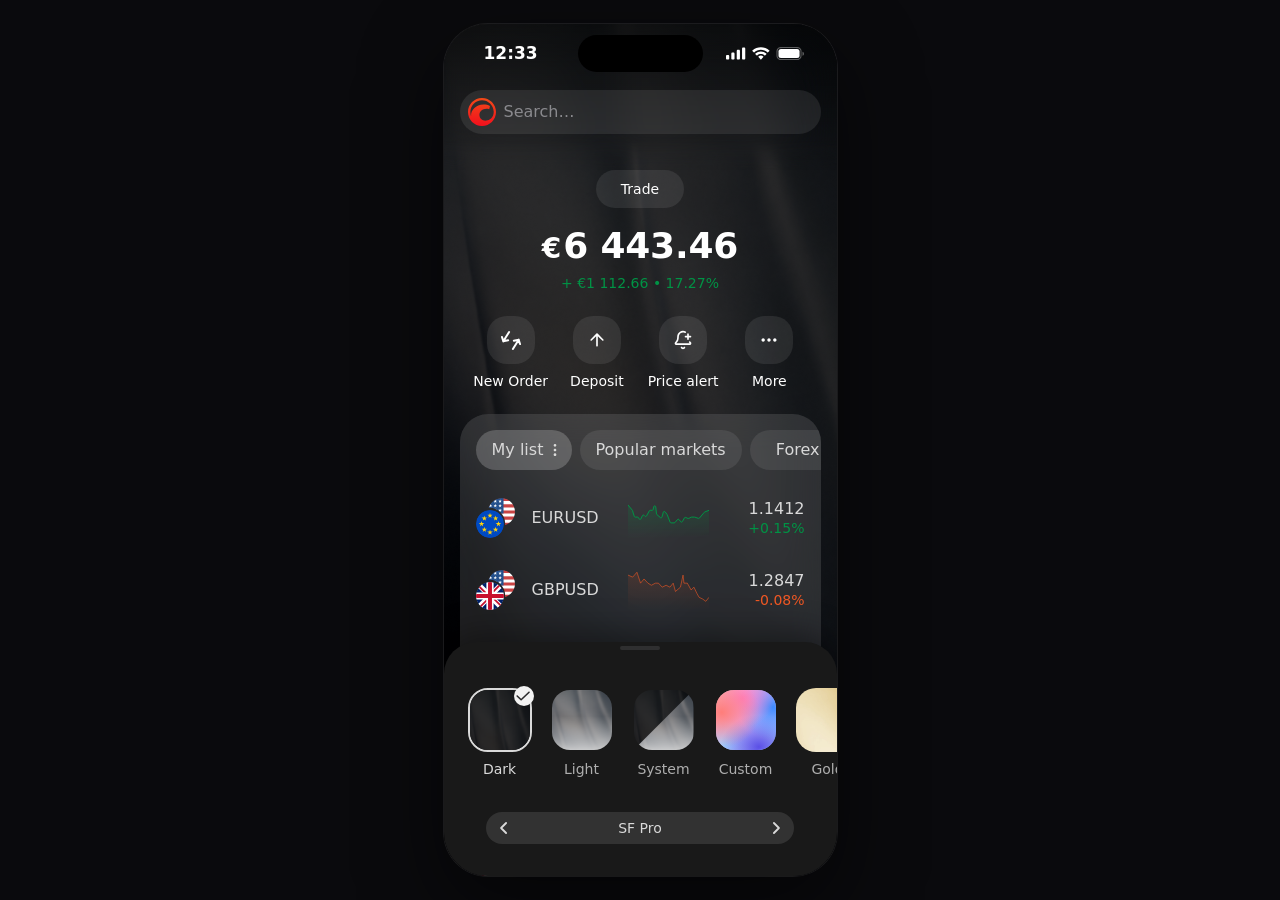
